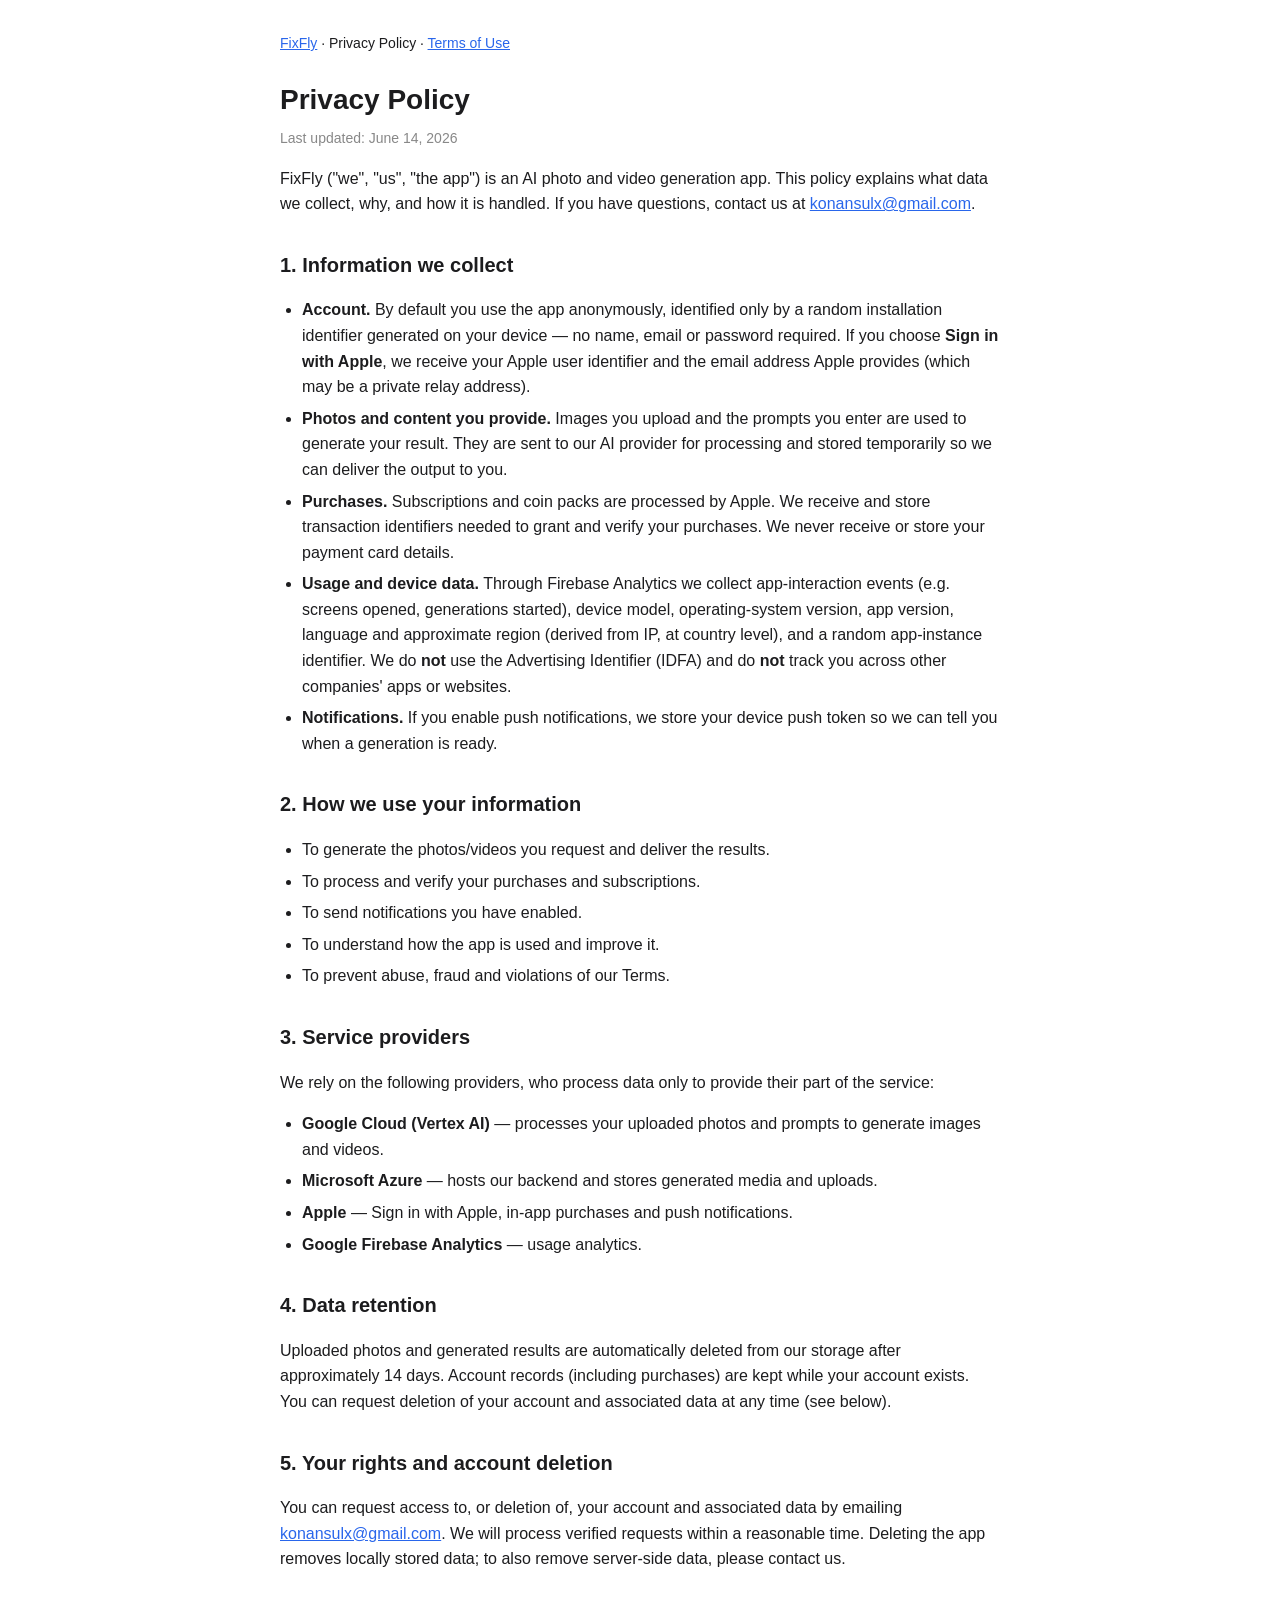
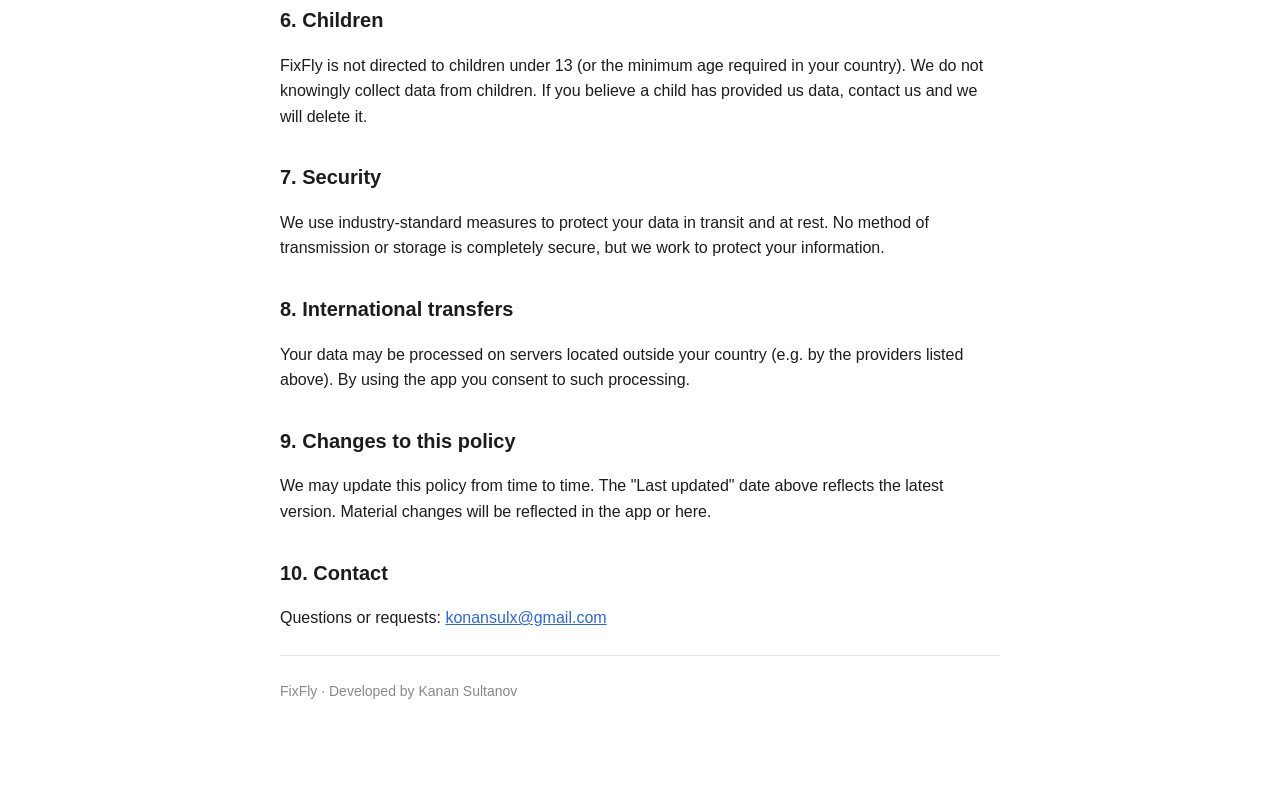
==== privacy.html @ 89d311d6 "FixFly Privacy Policy and Terms of Use" ====
<!DOCTYPE html>
<html lang="en">
<head>
<meta charset="utf-8">
<meta name="viewport" content="width=device-width, initial-scale=1">
<title>FixFly — Privacy Policy</title>
<link rel="stylesheet" href="style.css">
</head>
<body>
<div class="nav"><a href="index.html">FixFly</a> · Privacy Policy · <a href="terms.html">Terms of Use</a></div>

<h1>Privacy Policy</h1>
<p class="updated">Last updated: June 14, 2026</p>

<p>FixFly ("we", "us", "the app") is an AI photo and video generation app. This policy explains what data we collect, why, and how it is handled. If you have questions, contact us at <a href="mailto:konansulx@gmail.com">konansulx@gmail.com</a>.</p>

<h2>1. Information we collect</h2>
<ul>
  <li><strong>Account.</strong> By default you use the app anonymously, identified only by a random installation identifier generated on your device — no name, email or password required. If you choose <strong>Sign in with Apple</strong>, we receive your Apple user identifier and the email address Apple provides (which may be a private relay address).</li>
  <li><strong>Photos and content you provide.</strong> Images you upload and the prompts you enter are used to generate your result. They are sent to our AI provider for processing and stored temporarily so we can deliver the output to you.</li>
  <li><strong>Purchases.</strong> Subscriptions and coin packs are processed by Apple. We receive and store transaction identifiers needed to grant and verify your purchases. We never receive or store your payment card details.</li>
  <li><strong>Usage and device data.</strong> Through Firebase Analytics we collect app-interaction events (e.g. screens opened, generations started), device model, operating-system version, app version, language and approximate region (derived from IP, at country level), and a random app-instance identifier. We do <strong>not</strong> use the Advertising Identifier (IDFA) and do <strong>not</strong> track you across other companies' apps or websites.</li>
  <li><strong>Notifications.</strong> If you enable push notifications, we store your device push token so we can tell you when a generation is ready.</li>
</ul>

<h2>2. How we use your information</h2>
<ul>
  <li>To generate the photos/videos you request and deliver the results.</li>
  <li>To process and verify your purchases and subscriptions.</li>
  <li>To send notifications you have enabled.</li>
  <li>To understand how the app is used and improve it.</li>
  <li>To prevent abuse, fraud and violations of our Terms.</li>
</ul>

<h2>3. Service providers</h2>
<p>We rely on the following providers, who process data only to provide their part of the service:</p>
<ul>
  <li><strong>Google Cloud (Vertex AI)</strong> — processes your uploaded photos and prompts to generate images and videos.</li>
  <li><strong>Microsoft Azure</strong> — hosts our backend and stores generated media and uploads.</li>
  <li><strong>Apple</strong> — Sign in with Apple, in-app purchases and push notifications.</li>
  <li><strong>Google Firebase Analytics</strong> — usage analytics.</li>
</ul>

<h2>4. Data retention</h2>
<p>Uploaded photos and generated results are automatically deleted from our storage after approximately 14 days. Account records (including purchases) are kept while your account exists. You can request deletion of your account and associated data at any time (see below).</p>

<h2>5. Your rights and account deletion</h2>
<p>You can request access to, or deletion of, your account and associated data by emailing <a href="mailto:konansulx@gmail.com">konansulx@gmail.com</a>. We will process verified requests within a reasonable time. Deleting the app removes locally stored data; to also remove server-side data, please contact us.</p>

<h2>6. Children</h2>
<p>FixFly is not directed to children under 13 (or the minimum age required in your country). We do not knowingly collect data from children. If you believe a child has provided us data, contact us and we will delete it.</p>

<h2>7. Security</h2>
<p>We use industry-standard measures to protect your data in transit and at rest. No method of transmission or storage is completely secure, but we work to protect your information.</p>

<h2>8. International transfers</h2>
<p>Your data may be processed on servers located outside your country (e.g. by the providers listed above). By using the app you consent to such processing.</p>

<h2>9. Changes to this policy</h2>
<p>We may update this policy from time to time. The "Last updated" date above reflects the latest version. Material changes will be reflected in the app or here.</p>

<h2>10. Contact</h2>
<p>Questions or requests: <a href="mailto:konansulx@gmail.com">konansulx@gmail.com</a></p>

<hr>
<p class="updated">FixFly · Developed by Kanan Sultanov</p>
</body>
</html>
---- style.css ----
:root { color-scheme: light dark; }
* { box-sizing: border-box; }
body {
  font-family: -apple-system, BlinkMacSystemFont, "Segoe UI", Roboto, Helvetica, Arial, sans-serif;
  line-height: 1.6;
  max-width: 760px;
  margin: 0 auto;
  padding: 32px 20px 80px;
  color: #1c1c1e;
  background: #ffffff;
}
@media (prefers-color-scheme: dark) {
  body { color: #e6e6e6; background: #0d0f14; }
  a { color: #4d9ef7; }
  h1, h2 { color: #ffffff; }
  hr { border-color: #2a2d36; }
}
h1 { font-size: 28px; margin-bottom: 4px; }
h2 { font-size: 20px; margin-top: 32px; }
.updated { color: #888; font-size: 14px; margin-top: 0; }
a { color: #2966eb; }
hr { border: none; border-top: 1px solid #e5e5e5; margin: 24px 0; }
.nav { font-size: 14px; margin-bottom: 24px; }
ul { padding-left: 22px; }
li { margin: 6px 0; }
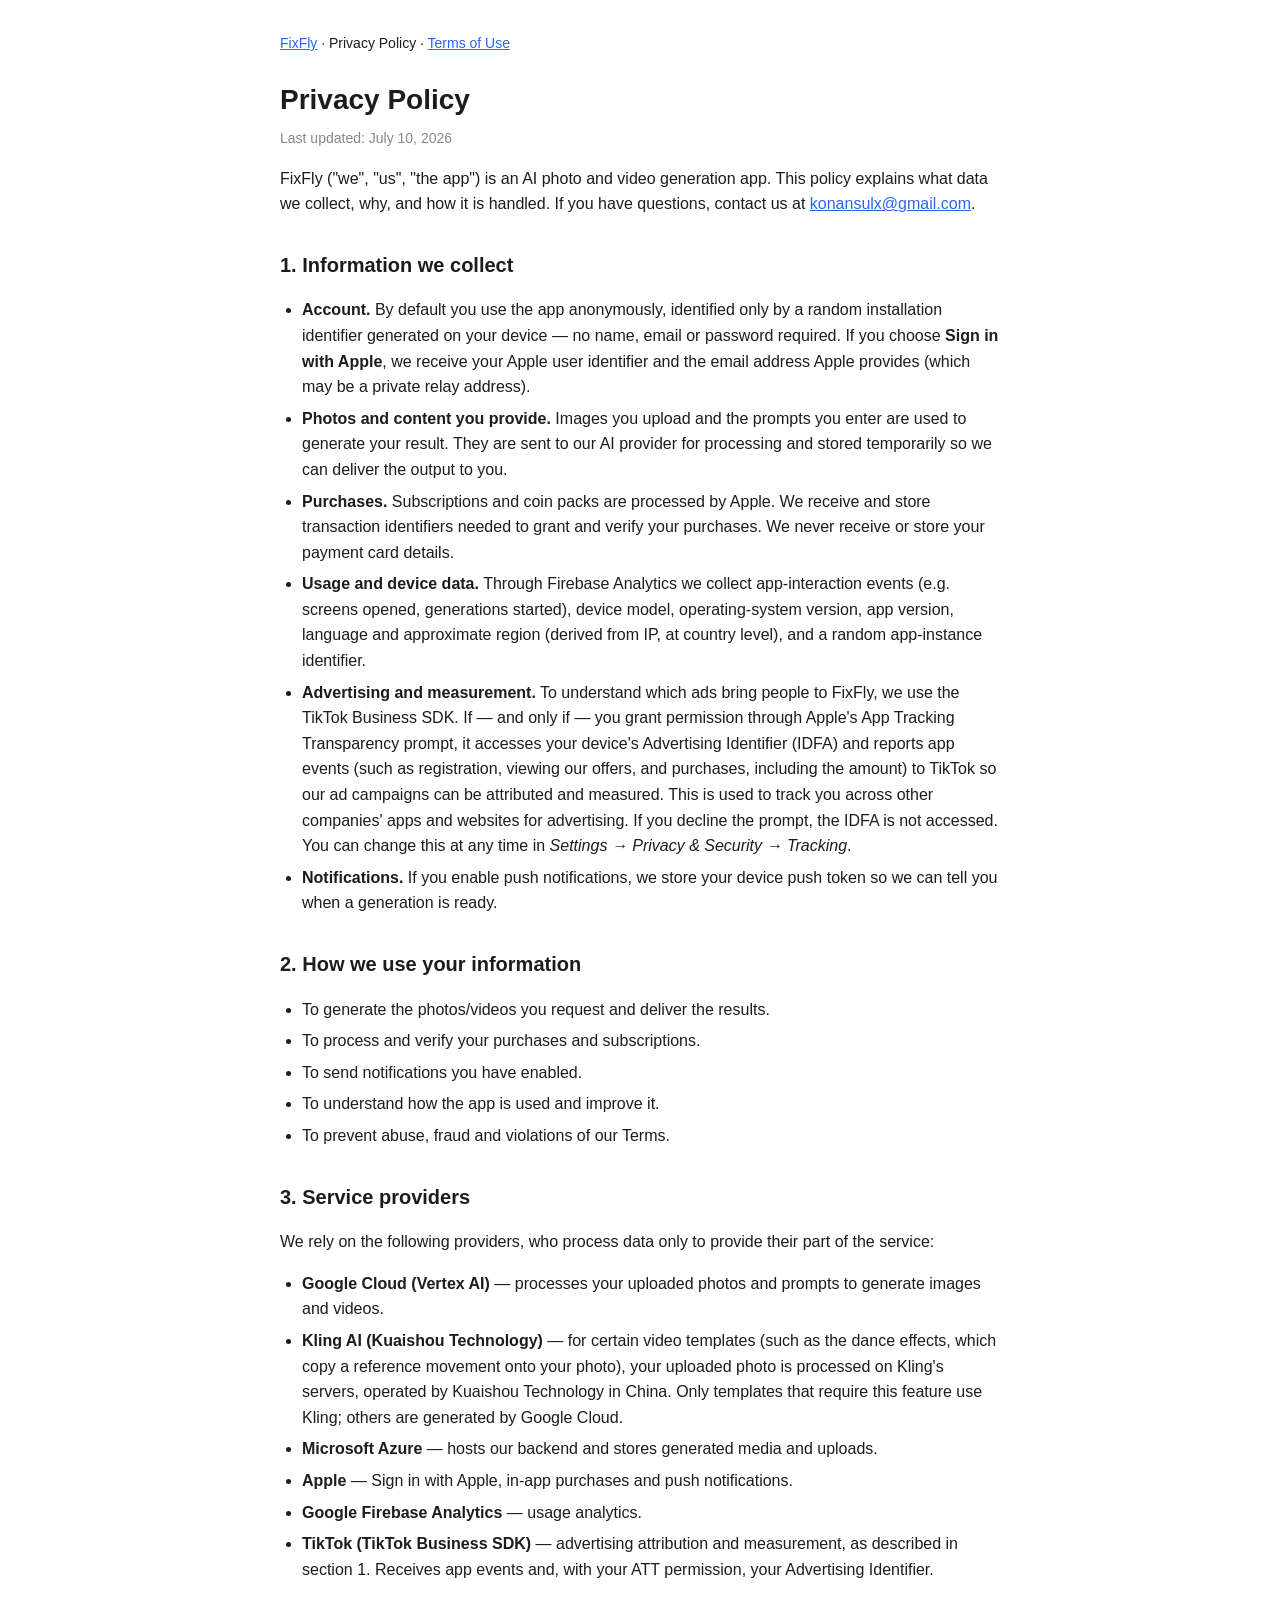
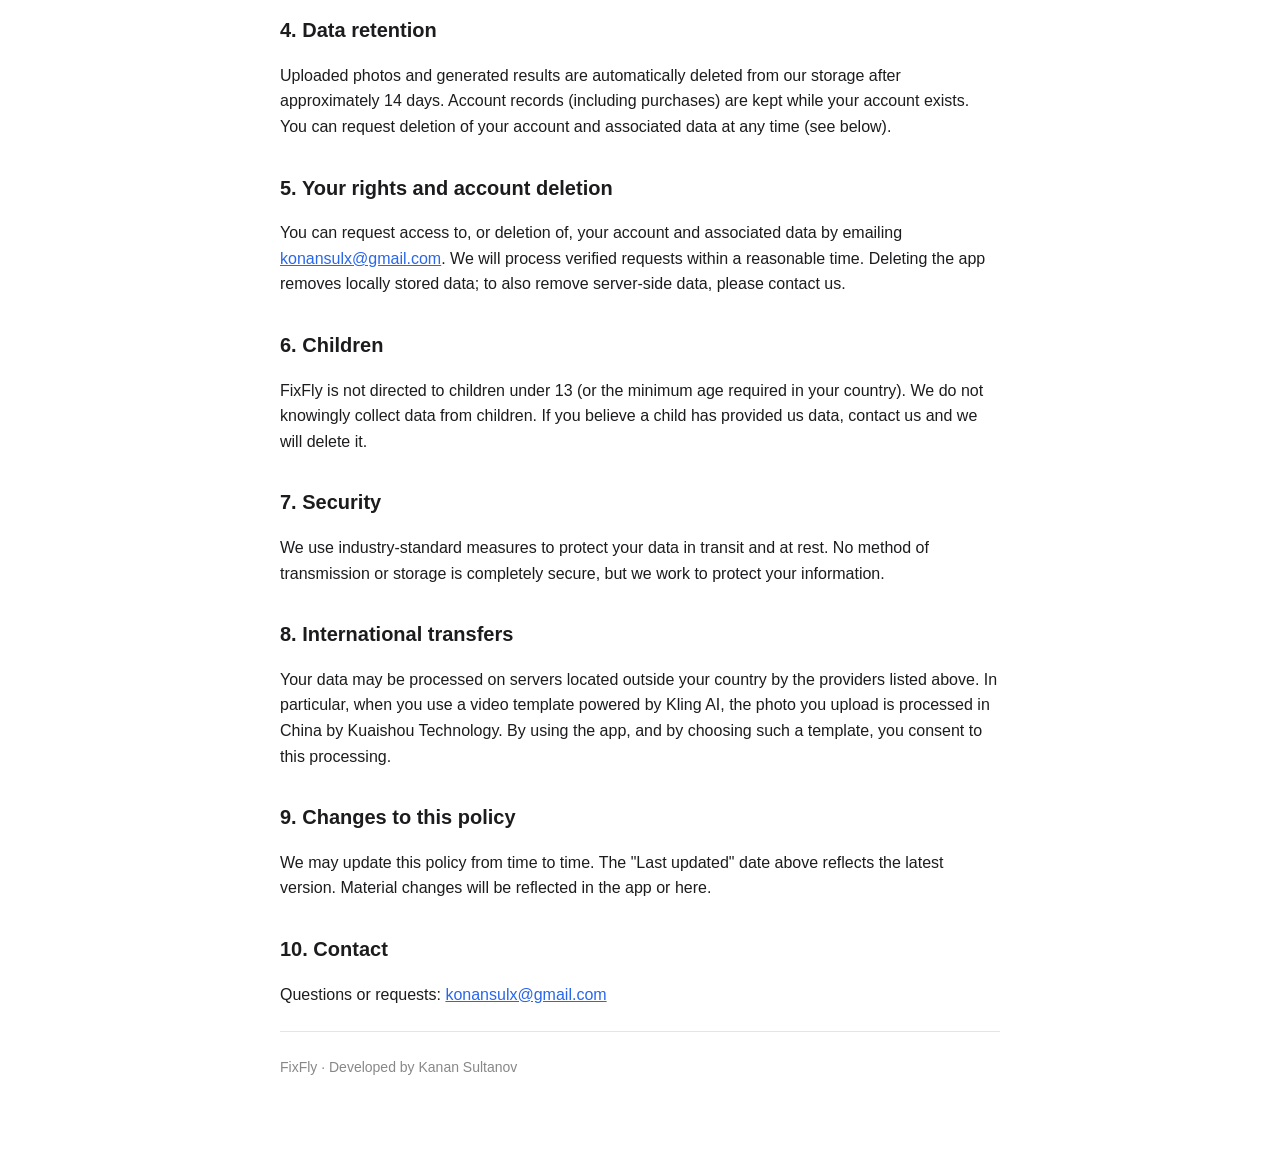
==== commit e9228aee: "Privacy & Terms: disclose TikTok SDK (IDFA/ATT) and Kling AI (Kuaishou, China)" ====
--- a/privacy.html
+++ b/privacy.html
@@ -10,7 +10,7 @@
 <div class="nav"><a href="index.html">FixFly</a> · Privacy Policy · <a href="terms.html">Terms of Use</a></div>
 
 <h1>Privacy Policy</h1>
-<p class="updated">Last updated: June 14, 2026</p>
+<p class="updated">Last updated: July 10, 2026</p>
 
 <p>FixFly ("we", "us", "the app") is an AI photo and video generation app. This policy explains what data we collect, why, and how it is handled. If you have questions, contact us at <a href="mailto:konansulx@gmail.com">konansulx@gmail.com</a>.</p>
 
@@ -19,7 +19,8 @@
   <li><strong>Account.</strong> By default you use the app anonymously, identified only by a random installation identifier generated on your device — no name, email or password required. If you choose <strong>Sign in with Apple</strong>, we receive your Apple user identifier and the email address Apple provides (which may be a private relay address).</li>
   <li><strong>Photos and content you provide.</strong> Images you upload and the prompts you enter are used to generate your result. They are sent to our AI provider for processing and stored temporarily so we can deliver the output to you.</li>
   <li><strong>Purchases.</strong> Subscriptions and coin packs are processed by Apple. We receive and store transaction identifiers needed to grant and verify your purchases. We never receive or store your payment card details.</li>
-  <li><strong>Usage and device data.</strong> Through Firebase Analytics we collect app-interaction events (e.g. screens opened, generations started), device model, operating-system version, app version, language and approximate region (derived from IP, at country level), and a random app-instance identifier. We do <strong>not</strong> use the Advertising Identifier (IDFA) and do <strong>not</strong> track you across other companies' apps or websites.</li>
+  <li><strong>Usage and device data.</strong> Through Firebase Analytics we collect app-interaction events (e.g. screens opened, generations started), device model, operating-system version, app version, language and approximate region (derived from IP, at country level), and a random app-instance identifier.</li>
+  <li><strong>Advertising and measurement.</strong> To understand which ads bring people to FixFly, we use the TikTok Business SDK. If — and only if — you grant permission through Apple's App Tracking Transparency prompt, it accesses your device's Advertising Identifier (IDFA) and reports app events (such as registration, viewing our offers, and purchases, including the amount) to TikTok so our ad campaigns can be attributed and measured. This is used to track you across other companies' apps and websites for advertising. If you decline the prompt, the IDFA is not accessed. You can change this at any time in <em>Settings → Privacy &amp; Security → Tracking</em>.</li>
   <li><strong>Notifications.</strong> If you enable push notifications, we store your device push token so we can tell you when a generation is ready.</li>
 </ul>
 
@@ -36,9 +37,11 @@
 <p>We rely on the following providers, who process data only to provide their part of the service:</p>
 <ul>
   <li><strong>Google Cloud (Vertex AI)</strong> — processes your uploaded photos and prompts to generate images and videos.</li>
+  <li><strong>Kling AI (Kuaishou Technology)</strong> — for certain video templates (such as the dance effects, which copy a reference movement onto your photo), your uploaded photo is processed on Kling's servers, operated by Kuaishou Technology in China. Only templates that require this feature use Kling; others are generated by Google Cloud.</li>
   <li><strong>Microsoft Azure</strong> — hosts our backend and stores generated media and uploads.</li>
   <li><strong>Apple</strong> — Sign in with Apple, in-app purchases and push notifications.</li>
   <li><strong>Google Firebase Analytics</strong> — usage analytics.</li>
+  <li><strong>TikTok (TikTok Business SDK)</strong> — advertising attribution and measurement, as described in section 1. Receives app events and, with your ATT permission, your Advertising Identifier.</li>
 </ul>
 
 <h2>4. Data retention</h2>
@@ -54,7 +57,7 @@
 <p>We use industry-standard measures to protect your data in transit and at rest. No method of transmission or storage is completely secure, but we work to protect your information.</p>
 
 <h2>8. International transfers</h2>
-<p>Your data may be processed on servers located outside your country (e.g. by the providers listed above). By using the app you consent to such processing.</p>
+<p>Your data may be processed on servers located outside your country by the providers listed above. In particular, when you use a video template powered by Kling AI, the photo you upload is processed in China by Kuaishou Technology. By using the app, and by choosing such a template, you consent to this processing.</p>
 
 <h2>9. Changes to this policy</h2>
 <p>We may update this policy from time to time. The "Last updated" date above reflects the latest version. Material changes will be reflected in the app or here.</p>
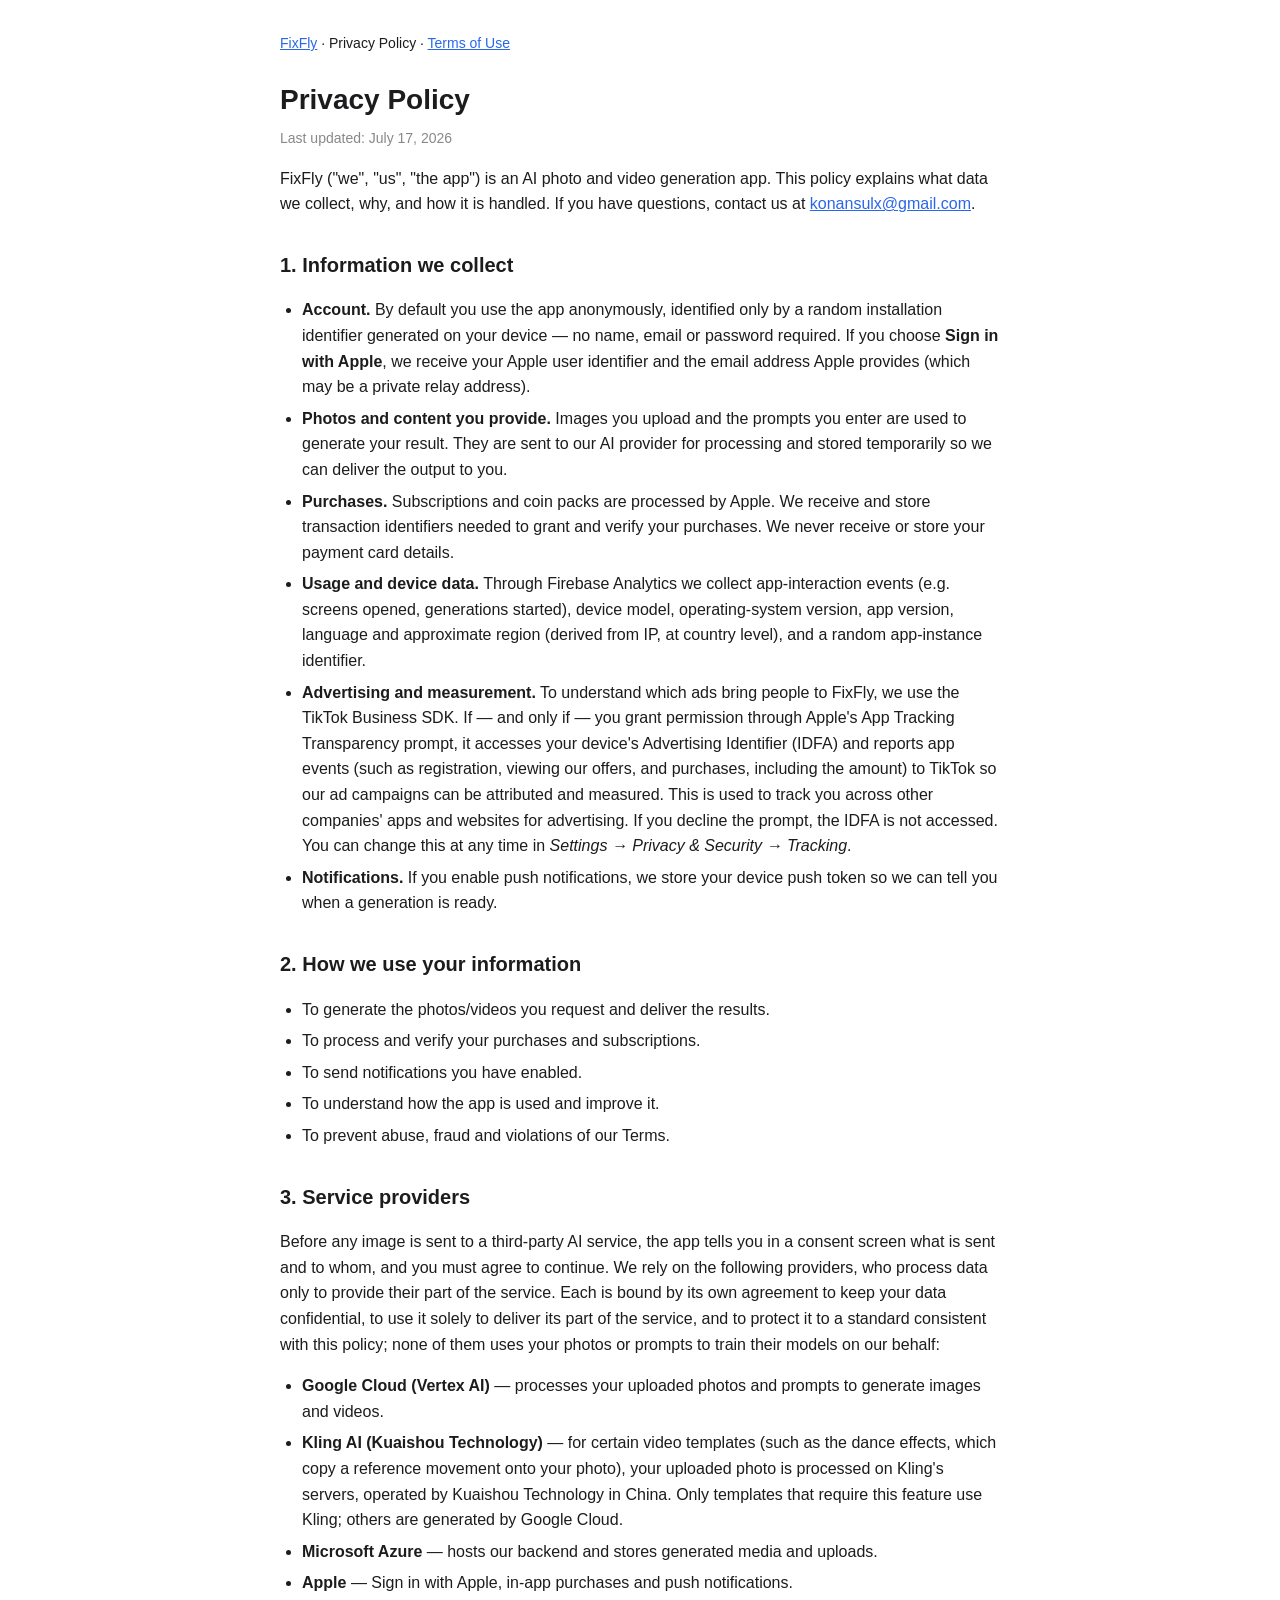
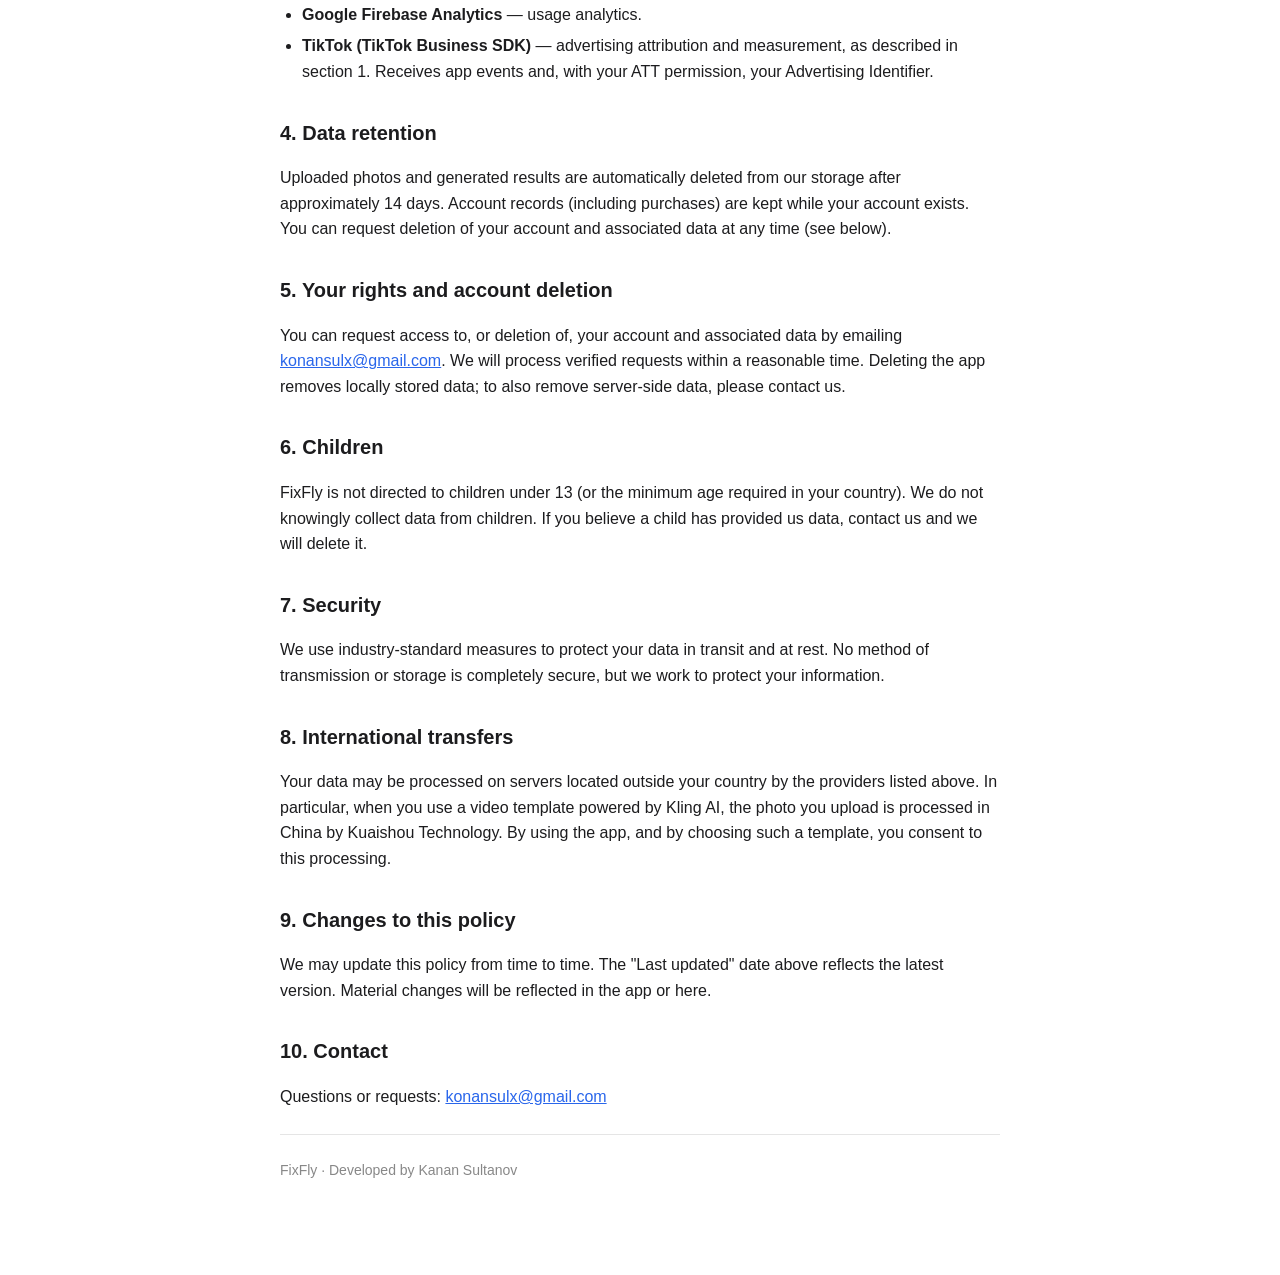
==== commit 92a4e386: "Privacy: note in-app AI consent step + equal-protection clause App Review 5.1.1(i): confirm each thi" ====
--- a/privacy.html
+++ b/privacy.html
@@ -10,7 +10,7 @@
 <div class="nav"><a href="index.html">FixFly</a> · Privacy Policy · <a href="terms.html">Terms of Use</a></div>
 
 <h1>Privacy Policy</h1>
-<p class="updated">Last updated: July 10, 2026</p>
+<p class="updated">Last updated: July 17, 2026</p>
 
 <p>FixFly ("we", "us", "the app") is an AI photo and video generation app. This policy explains what data we collect, why, and how it is handled. If you have questions, contact us at <a href="mailto:konansulx@gmail.com">konansulx@gmail.com</a>.</p>
 
@@ -34,7 +34,7 @@
 </ul>
 
 <h2>3. Service providers</h2>
-<p>We rely on the following providers, who process data only to provide their part of the service:</p>
+<p>Before any image is sent to a third-party AI service, the app tells you in a consent screen what is sent and to whom, and you must agree to continue. We rely on the following providers, who process data only to provide their part of the service. Each is bound by its own agreement to keep your data confidential, to use it solely to deliver its part of the service, and to protect it to a standard consistent with this policy; none of them uses your photos or prompts to train their models on our behalf:</p>
 <ul>
   <li><strong>Google Cloud (Vertex AI)</strong> — processes your uploaded photos and prompts to generate images and videos.</li>
   <li><strong>Kling AI (Kuaishou Technology)</strong> — for certain video templates (such as the dance effects, which copy a reference movement onto your photo), your uploaded photo is processed on Kling's servers, operated by Kuaishou Technology in China. Only templates that require this feature use Kling; others are generated by Google Cloud.</li>
